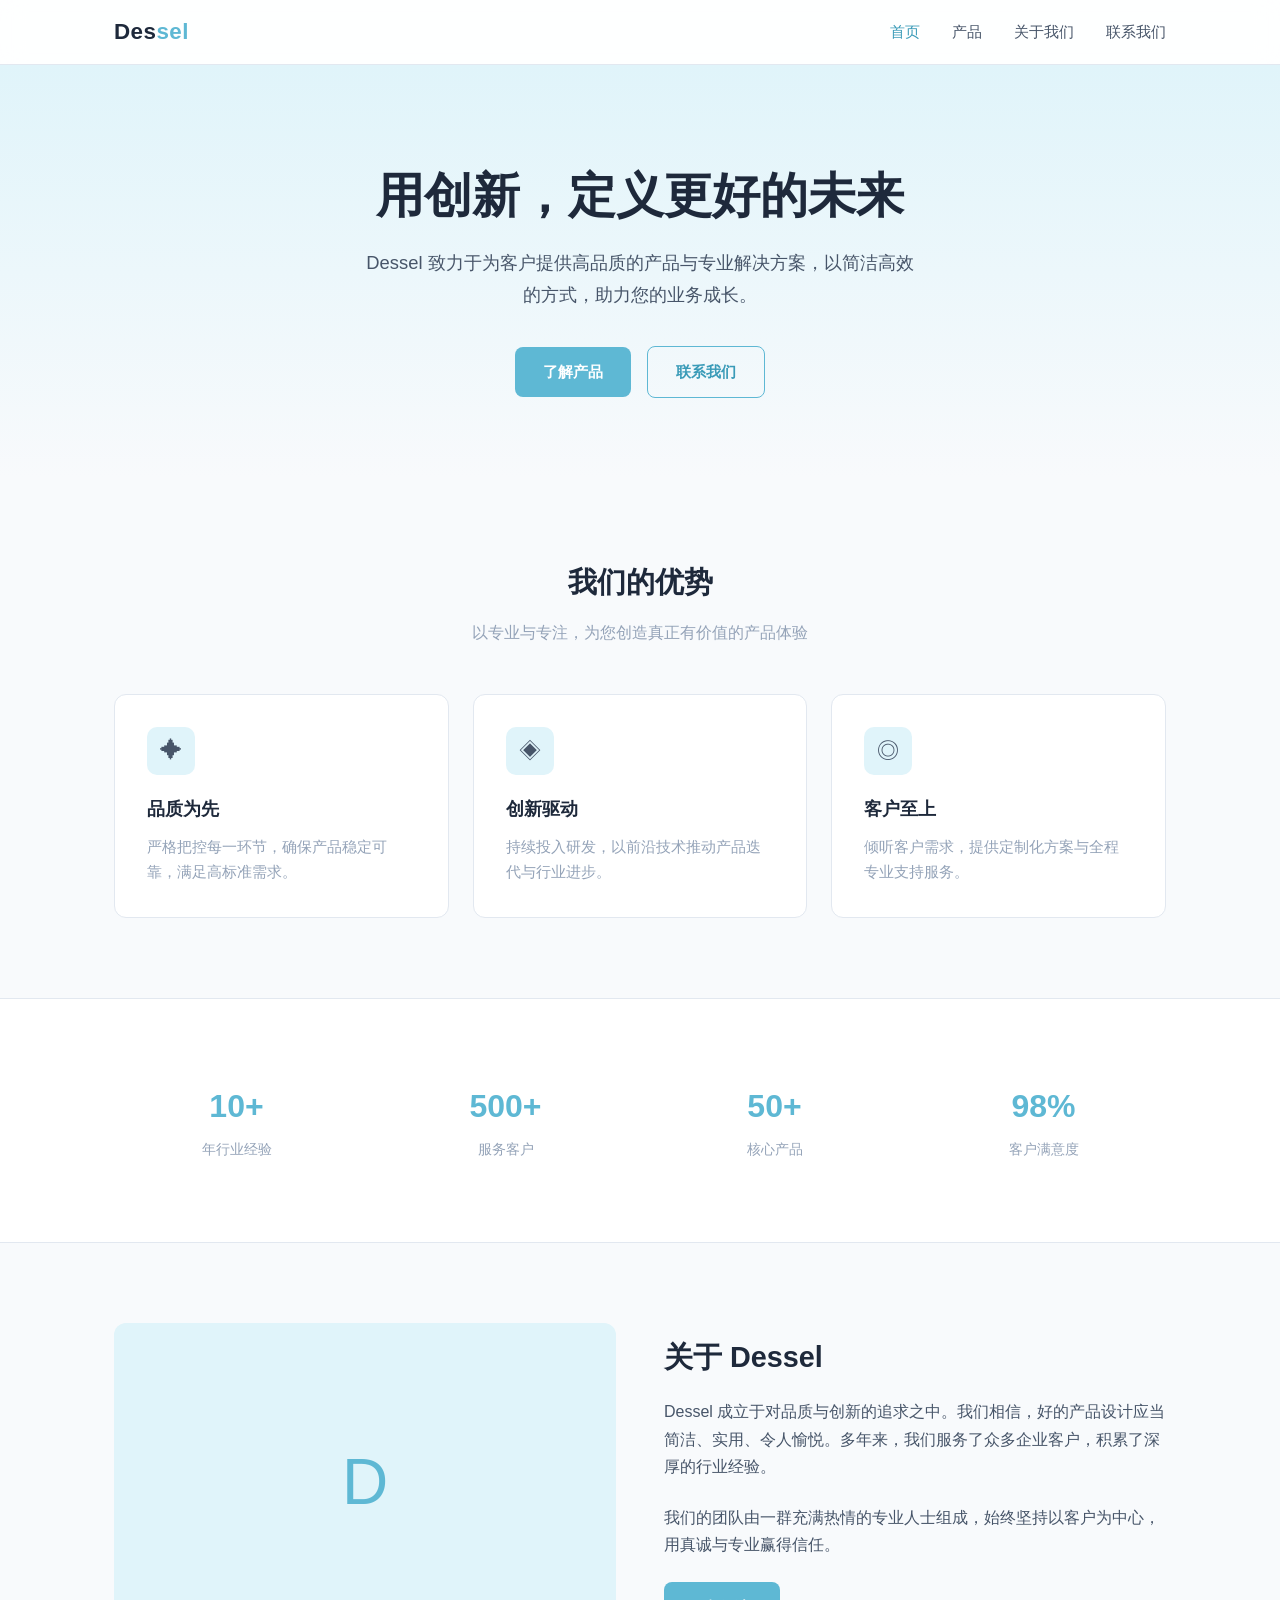
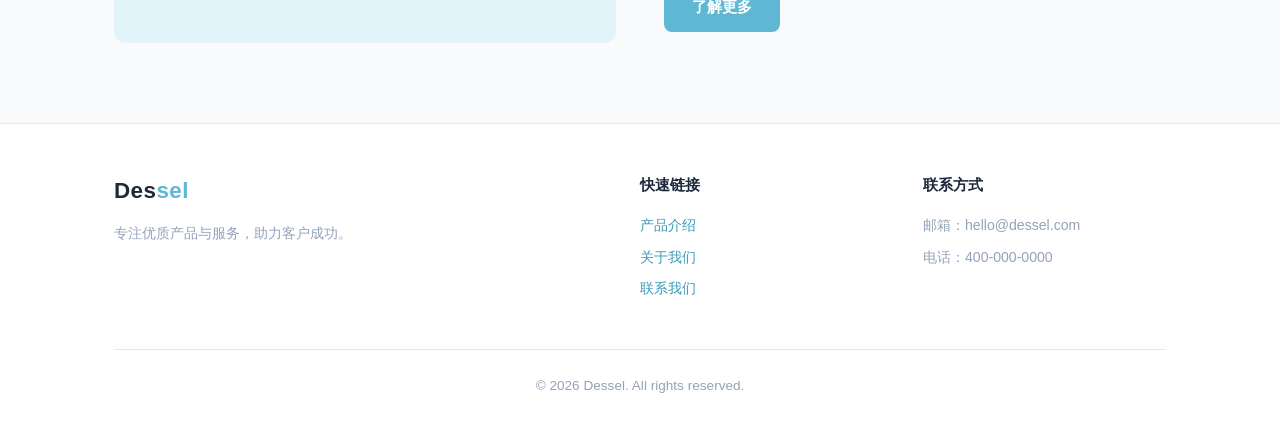
==== Dessel/index.html @ 403c7433 "Add files via upload" ====
<!DOCTYPE html>
<html lang="zh-CN">
<head>
  <meta charset="UTF-8">
  <meta name="viewport" content="width=device-width, initial-scale=1.0">
  <meta name="description" content="Dessel — 专注优质产品与服务的创新企业">
  <title>Dessel — 首页</title>
  <link rel="stylesheet" href="css/style.css">
</head>
<body>

  <header>
    <div class="container">
      <nav>
        <a href="index.html" class="logo">Des<span>sel</span></a>
        <ul class="nav-links">
          <li><a href="index.html" class="active">首页</a></li>
          <li><a href="products.html">产品</a></li>
          <li><a href="about.html">关于我们</a></li>
          <li><a href="contact.html">联系我们</a></li>
        </ul>
        <button class="menu-toggle" aria-label="菜单">
          <span></span><span></span><span></span>
        </button>
      </nav>
    </div>
  </header>

  <section class="hero">
    <div class="container">
      <h1>用创新，定义更好的未来</h1>
      <p>Dessel 致力于为客户提供高品质的产品与专业解决方案，以简洁高效的方式，助力您的业务成长。</p>
      <div class="btn-group">
        <a href="products.html" class="btn btn-primary">了解产品</a>
        <a href="contact.html" class="btn btn-outline">联系我们</a>
      </div>
    </div>
  </section>

  <section>
    <div class="container">
      <div class="section-title">
        <h2>我们的优势</h2>
        <p>以专业与专注，为您创造真正有价值的产品体验</p>
      </div>
      <div class="card-grid">
        <div class="card">
          <div class="card-icon">✦</div>
          <h3>品质为先</h3>
          <p>严格把控每一环节，确保产品稳定可靠，满足高标准需求。</p>
        </div>
        <div class="card">
          <div class="card-icon">◈</div>
          <h3>创新驱动</h3>
          <p>持续投入研发，以前沿技术推动产品迭代与行业进步。</p>
        </div>
        <div class="card">
          <div class="card-icon">◎</div>
          <h3>客户至上</h3>
          <p>倾听客户需求，提供定制化方案与全程专业支持服务。</p>
        </div>
      </div>
    </div>
  </section>

  <section class="stats">
    <div class="container">
      <div class="stats-grid">
        <div class="stat-item">
          <h3>10+</h3>
          <p>年行业经验</p>
        </div>
        <div class="stat-item">
          <h3>500+</h3>
          <p>服务客户</p>
        </div>
        <div class="stat-item">
          <h3>50+</h3>
          <p>核心产品</p>
        </div>
        <div class="stat-item">
          <h3>98%</h3>
          <p>客户满意度</p>
        </div>
      </div>
    </div>
  </section>

  <section>
    <div class="container">
      <div class="about-preview">
        <div class="visual">D</div>
        <div>
          <h2>关于 Dessel</h2>
          <p>Dessel 成立于对品质与创新的追求之中。我们相信，好的产品设计应当简洁、实用、令人愉悦。多年来，我们服务了众多企业客户，积累了深厚的行业经验。</p>
          <p>我们的团队由一群充满热情的专业人士组成，始终坚持以客户为中心，用真诚与专业赢得信任。</p>
          <a href="about.html" class="btn btn-primary">了解更多</a>
        </div>
      </div>
    </div>
  </section>

  <footer>
    <div class="container">
      <div class="footer-grid">
        <div>
          <a href="index.html" class="logo">Des<span>sel</span></a>
          <p style="margin-top: 12px;">专注优质产品与服务，助力客户成功。</p>
        </div>
        <div>
          <h4>快速链接</h4>
          <ul>
            <li><a href="products.html">产品介绍</a></li>
            <li><a href="about.html">关于我们</a></li>
            <li><a href="contact.html">联系我们</a></li>
          </ul>
        </div>
        <div>
          <h4>联系方式</h4>
          <ul>
            <li>邮箱：hello@dessel.com</li>
            <li>电话：400-000-0000</li>
          </ul>
        </div>
      </div>
      <div class="footer-bottom">
        <p>&copy; 2026 Dessel. All rights reserved.</p>
      </div>
    </div>
  </footer>

  <script src="js/main.js"></script>
</body>
</html>
---- Dessel/css/style.css ----
/* Dessel — 淡色清爽风格 */
:root {
  --bg: #f8fafc;
  --bg-card: #ffffff;
  --primary: #5eb8d4;
  --primary-light: #e0f4fa;
  --primary-dark: #3a9bb8;
  --text: #475569;
  --text-dark: #1e293b;
  --text-muted: #94a3b8;
  --border: #e2e8f0;
  --shadow: 0 4px 24px rgba(94, 184, 212, 0.08);
  --radius: 12px;
  --font: "PingFang SC", "Microsoft YaHei", -apple-system, BlinkMacSystemFont, sans-serif;
}

*,
*::before,
*::after {
  box-sizing: border-box;
  margin: 0;
  padding: 0;
}

html {
  scroll-behavior: smooth;
}

body {
  font-family: var(--font);
  background: var(--bg);
  color: var(--text);
  line-height: 1.7;
  font-size: 16px;
}

a {
  color: var(--primary-dark);
  text-decoration: none;
  transition: color 0.2s;
}

a:hover {
  color: var(--primary);
}

img {
  max-width: 100%;
  display: block;
}

.container {
  max-width: 1100px;
  margin: 0 auto;
  padding: 0 24px;
}

/* Header */
header {
  position: sticky;
  top: 0;
  z-index: 100;
  background: rgba(255, 255, 255, 0.85);
  backdrop-filter: blur(12px);
  border-bottom: 1px solid var(--border);
}

nav {
  display: flex;
  align-items: center;
  justify-content: space-between;
  height: 64px;
}

.logo {
  font-size: 1.4rem;
  font-weight: 700;
  color: var(--text-dark);
  letter-spacing: 0.02em;
}

.logo span {
  color: var(--primary);
}

.nav-links {
  display: flex;
  gap: 32px;
  list-style: none;
}

.nav-links a {
  color: var(--text);
  font-size: 0.95rem;
  font-weight: 500;
}

.nav-links a:hover,
.nav-links a.active {
  color: var(--primary-dark);
}

.menu-toggle {
  display: none;
  background: none;
  border: none;
  cursor: pointer;
  padding: 8px;
}

.menu-toggle span {
  display: block;
  width: 22px;
  height: 2px;
  background: var(--text-dark);
  margin: 5px 0;
  border-radius: 2px;
  transition: 0.3s;
}

/* Hero */
.hero {
  padding: 100px 0 80px;
  text-align: center;
  background: linear-gradient(180deg, var(--primary-light) 0%, var(--bg) 100%);
}

.hero h1 {
  font-size: clamp(2rem, 5vw, 3rem);
  color: var(--text-dark);
  font-weight: 700;
  line-height: 1.3;
  margin-bottom: 20px;
}

.hero p {
  font-size: 1.15rem;
  color: var(--text);
  max-width: 560px;
  margin: 0 auto 36px;
}

.btn {
  display: inline-block;
  padding: 12px 28px;
  border-radius: 8px;
  font-size: 0.95rem;
  font-weight: 600;
  cursor: pointer;
  border: none;
  transition: all 0.2s;
}

.btn-primary {
  background: var(--primary);
  color: #fff;
}

.btn-primary:hover {
  background: var(--primary-dark);
  color: #fff;
  transform: translateY(-1px);
  box-shadow: var(--shadow);
}

.btn-outline {
  background: transparent;
  color: var(--primary-dark);
  border: 1.5px solid var(--primary);
  margin-left: 12px;
}

.btn-outline:hover {
  background: var(--primary-light);
  color: var(--primary-dark);
}

/* Sections */
section {
  padding: 80px 0;
}

.section-title {
  text-align: center;
  margin-bottom: 48px;
}

.section-title h2 {
  font-size: 1.8rem;
  color: var(--text-dark);
  margin-bottom: 12px;
}

.section-title p {
  color: var(--text-muted);
  max-width: 480px;
  margin: 0 auto;
}

/* Cards */
.card-grid {
  display: grid;
  grid-template-columns: repeat(auto-fit, minmax(280px, 1fr));
  gap: 24px;
}

.card {
  background: var(--bg-card);
  border: 1px solid var(--border);
  border-radius: var(--radius);
  padding: 32px;
  transition: box-shadow 0.2s, transform 0.2s;
}

.card:hover {
  box-shadow: var(--shadow);
  transform: translateY(-2px);
}

.card-icon {
  width: 48px;
  height: 48px;
  background: var(--primary-light);
  border-radius: 10px;
  display: flex;
  align-items: center;
  justify-content: center;
  font-size: 1.4rem;
  margin-bottom: 20px;
}

.card h3 {
  color: var(--text-dark);
  font-size: 1.1rem;
  margin-bottom: 10px;
}

.card p {
  font-size: 0.92rem;
  color: var(--text-muted);
}

/* About preview */
.about-preview {
  display: grid;
  grid-template-columns: 1fr 1fr;
  gap: 48px;
  align-items: center;
}

.about-preview .visual {
  background: var(--primary-light);
  border-radius: var(--radius);
  height: 320px;
  display: flex;
  align-items: center;
  justify-content: center;
  font-size: 4rem;
  color: var(--primary);
}

.about-preview h2 {
  font-size: 1.8rem;
  color: var(--text-dark);
  margin-bottom: 16px;
}

.about-preview p {
  margin-bottom: 24px;
  color: var(--text);
}

/* Stats */
.stats {
  background: var(--bg-card);
  border-top: 1px solid var(--border);
  border-bottom: 1px solid var(--border);
}

.stats-grid {
  display: grid;
  grid-template-columns: repeat(4, 1fr);
  gap: 24px;
  text-align: center;
}

.stat-item h3 {
  font-size: 2rem;
  color: var(--primary);
  font-weight: 700;
}

.stat-item p {
  color: var(--text-muted);
  font-size: 0.9rem;
  margin-top: 4px;
}

/* Contact form */
.contact-grid {
  display: grid;
  grid-template-columns: 1fr 1fr;
  gap: 48px;
}

.contact-info h3 {
  color: var(--text-dark);
  margin-bottom: 24px;
  font-size: 1.2rem;
}

.info-item {
  display: flex;
  gap: 16px;
  margin-bottom: 20px;
  align-items: flex-start;
}

.info-item .icon {
  width: 40px;
  height: 40px;
  background: var(--primary-light);
  border-radius: 8px;
  display: flex;
  align-items: center;
  justify-content: center;
  flex-shrink: 0;
}

.info-item strong {
  display: block;
  color: var(--text-dark);
  font-size: 0.9rem;
}

.info-item span {
  font-size: 0.9rem;
  color: var(--text-muted);
}

form {
  display: flex;
  flex-direction: column;
  gap: 16px;
}

.form-group label {
  display: block;
  font-size: 0.85rem;
  color: var(--text-dark);
  margin-bottom: 6px;
  font-weight: 500;
}

.form-group input,
.form-group textarea,
.form-group select {
  width: 100%;
  padding: 10px 14px;
  border: 1px solid var(--border);
  border-radius: 8px;
  font-family: var(--font);
  font-size: 0.95rem;
  color: var(--text-dark);
  background: var(--bg-card);
  transition: border-color 0.2s;
}

.form-group input:focus,
.form-group textarea:focus,
.form-group select:focus {
  outline: none;
  border-color: var(--primary);
}

.form-group textarea {
  resize: vertical;
  min-height: 120px;
}

/* Footer */
footer {
  background: var(--bg-card);
  border-top: 1px solid var(--border);
  padding: 48px 0 24px;
}

.footer-grid {
  display: grid;
  grid-template-columns: 2fr 1fr 1fr;
  gap: 40px;
  margin-bottom: 40px;
}

.footer-grid h4 {
  color: var(--text-dark);
  margin-bottom: 16px;
  font-size: 0.95rem;
}

.footer-grid p,
.footer-grid li {
  font-size: 0.88rem;
  color: var(--text-muted);
  list-style: none;
  margin-bottom: 8px;
}

.footer-bottom {
  border-top: 1px solid var(--border);
  padding-top: 24px;
  text-align: center;
  font-size: 0.85rem;
  color: var(--text-muted);
}

/* Page header (inner pages) */
.page-header {
  padding: 60px 0 40px;
  text-align: center;
  background: linear-gradient(180deg, var(--primary-light) 0%, var(--bg) 100%);
}

.page-header h1 {
  font-size: 2rem;
  color: var(--text-dark);
  margin-bottom: 12px;
}

.page-header p {
  color: var(--text-muted);
}

/* Product detail */
.product-card {
  display: grid;
  grid-template-columns: 1fr 1.5fr;
  gap: 40px;
  align-items: center;
  background: var(--bg-card);
  border: 1px solid var(--border);
  border-radius: var(--radius);
  padding: 40px;
  margin-bottom: 24px;
}

.product-card:nth-child(even) {
  direction: rtl;
}

.product-card:nth-child(even) > * {
  direction: ltr;
}

.product-visual {
  background: var(--primary-light);
  border-radius: var(--radius);
  height: 240px;
  display: flex;
  align-items: center;
  justify-content: center;
  font-size: 3.5rem;
}

.product-card h3 {
  font-size: 1.3rem;
  color: var(--text-dark);
  margin-bottom: 12px;
}

.product-card p {
  color: var(--text-muted);
  margin-bottom: 16px;
}

.tag-list {
  display: flex;
  flex-wrap: wrap;
  gap: 8px;
}

.tag {
  background: var(--primary-light);
  color: var(--primary-dark);
  font-size: 0.8rem;
  padding: 4px 12px;
  border-radius: 20px;
}

/* Team */
.team-grid {
  display: grid;
  grid-template-columns: repeat(auto-fit, minmax(220px, 1fr));
  gap: 24px;
}

.team-member {
  text-align: center;
  background: var(--bg-card);
  border: 1px solid var(--border);
  border-radius: var(--radius);
  padding: 32px 24px;
}

.avatar {
  width: 80px;
  height: 80px;
  background: var(--primary-light);
  border-radius: 50%;
  margin: 0 auto 16px;
  display: flex;
  align-items: center;
  justify-content: center;
  font-size: 2rem;
}

.team-member h4 {
  color: var(--text-dark);
  margin-bottom: 4px;
}

.team-member .role {
  color: var(--primary);
  font-size: 0.85rem;
  margin-bottom: 10px;
}

.team-member p {
  font-size: 0.85rem;
  color: var(--text-muted);
}

/* Responsive */
@media (max-width: 768px) {
  .nav-links {
    display: none;
    position: absolute;
    top: 64px;
    left: 0;
    right: 0;
    background: var(--bg-card);
    flex-direction: column;
    padding: 16px 24px;
    gap: 16px;
    border-bottom: 1px solid var(--border);
  }

  .nav-links.open {
    display: flex;
  }

  .menu-toggle {
    display: block;
  }

  .about-preview,
  .contact-grid,
  .product-card,
  .footer-grid {
    grid-template-columns: 1fr;
  }

  .product-card:nth-child(even) {
    direction: ltr;
  }

  .stats-grid {
    grid-template-columns: repeat(2, 1fr);
  }

  .btn-outline {
    margin-left: 0;
    margin-top: 12px;
  }

  .hero .btn-group {
    display: flex;
    flex-direction: column;
    align-items: center;
    gap: 12px;
  }
}
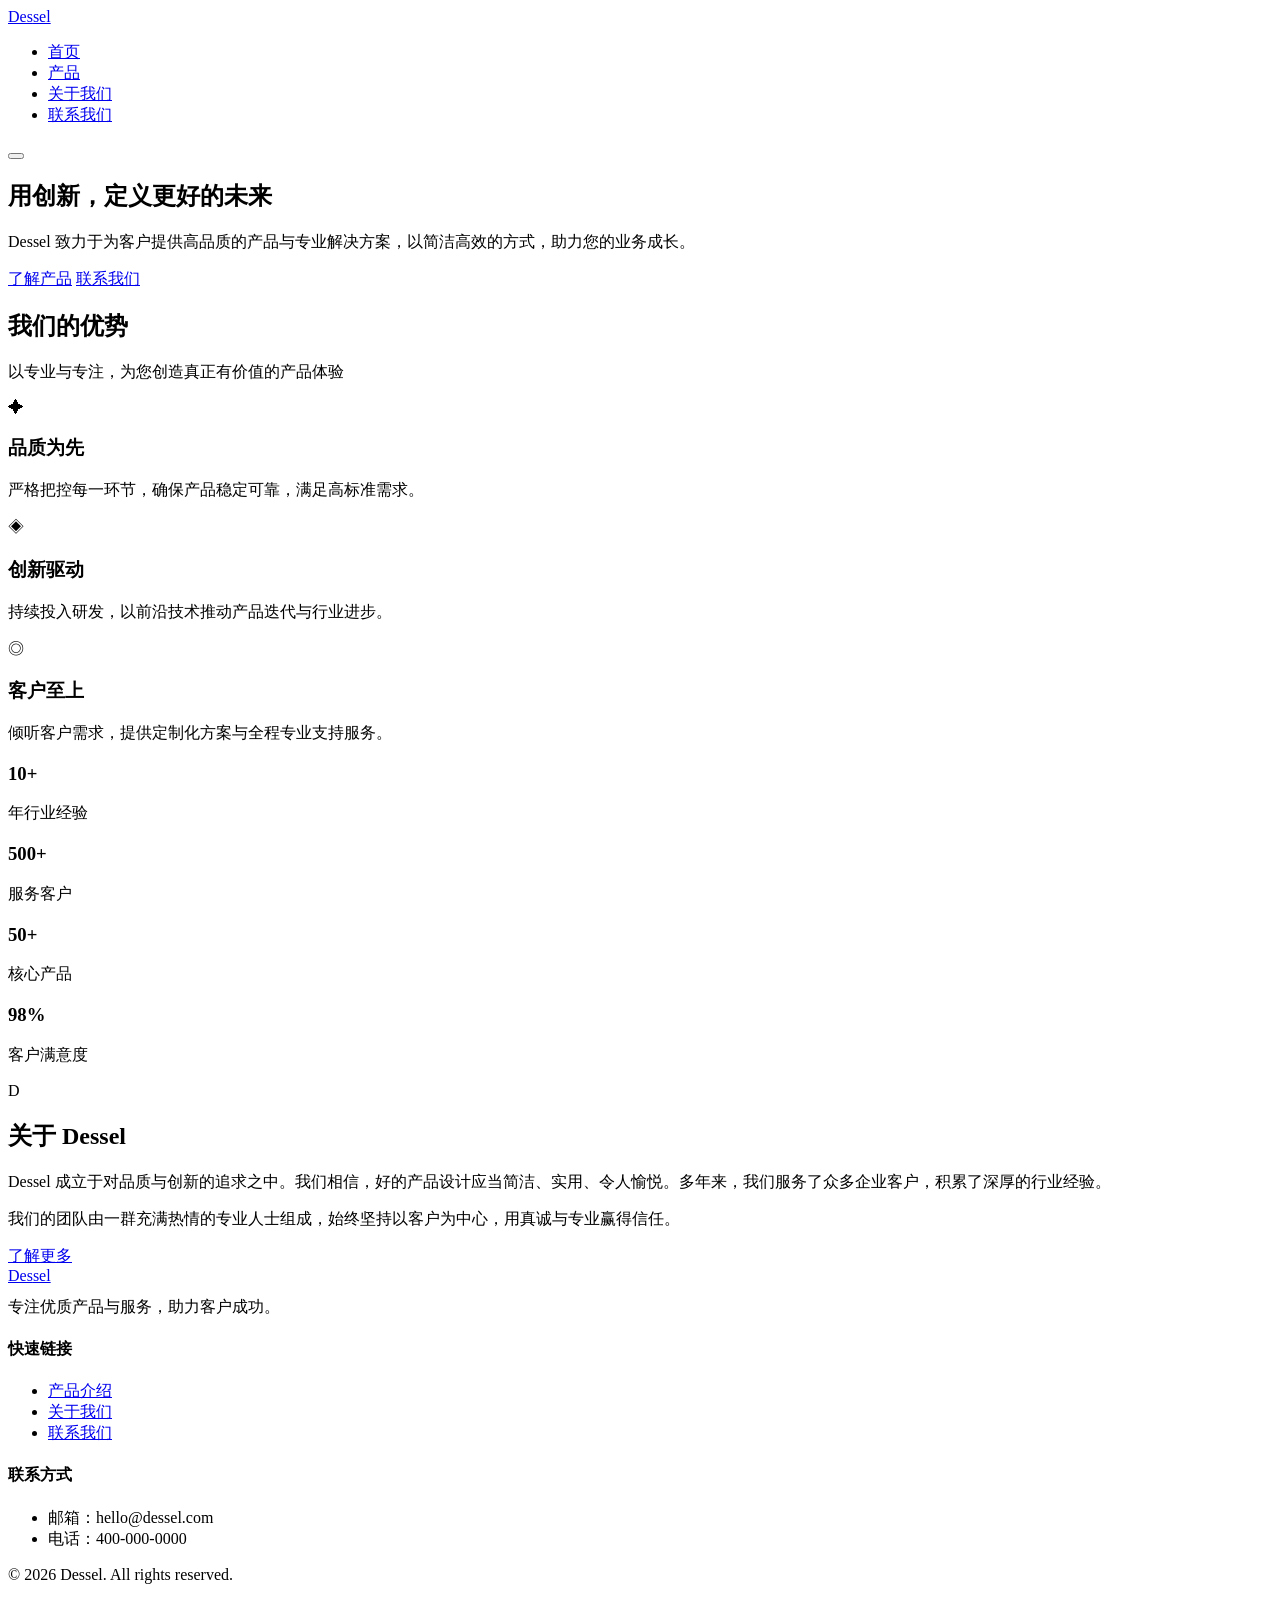
==== commit 256d9308: "Update index.html" ====
--- a/Dessel/index.html
+++ b/Dessel/index.html
@@ -5,9 +5,10 @@
   <meta name="viewport" content="width=device-width, initial-scale=1.0">
   <meta name="description" content="Dessel — 专注优质产品与服务的创新企业">
   <title>Dessel — 首页</title>
-  <link rel="stylesheet" href="css/style.css">
+  <link rel="stylesheet" href="/css/style.css">
 </head>
 <body>
+  <script src="js/main.js"></script>
 
   <header>
     <div class="container">
@@ -128,7 +129,5 @@
       </div>
     </div>
   </footer>
-
-  <script src="js/main.js"></script>
 </body>
 </html>
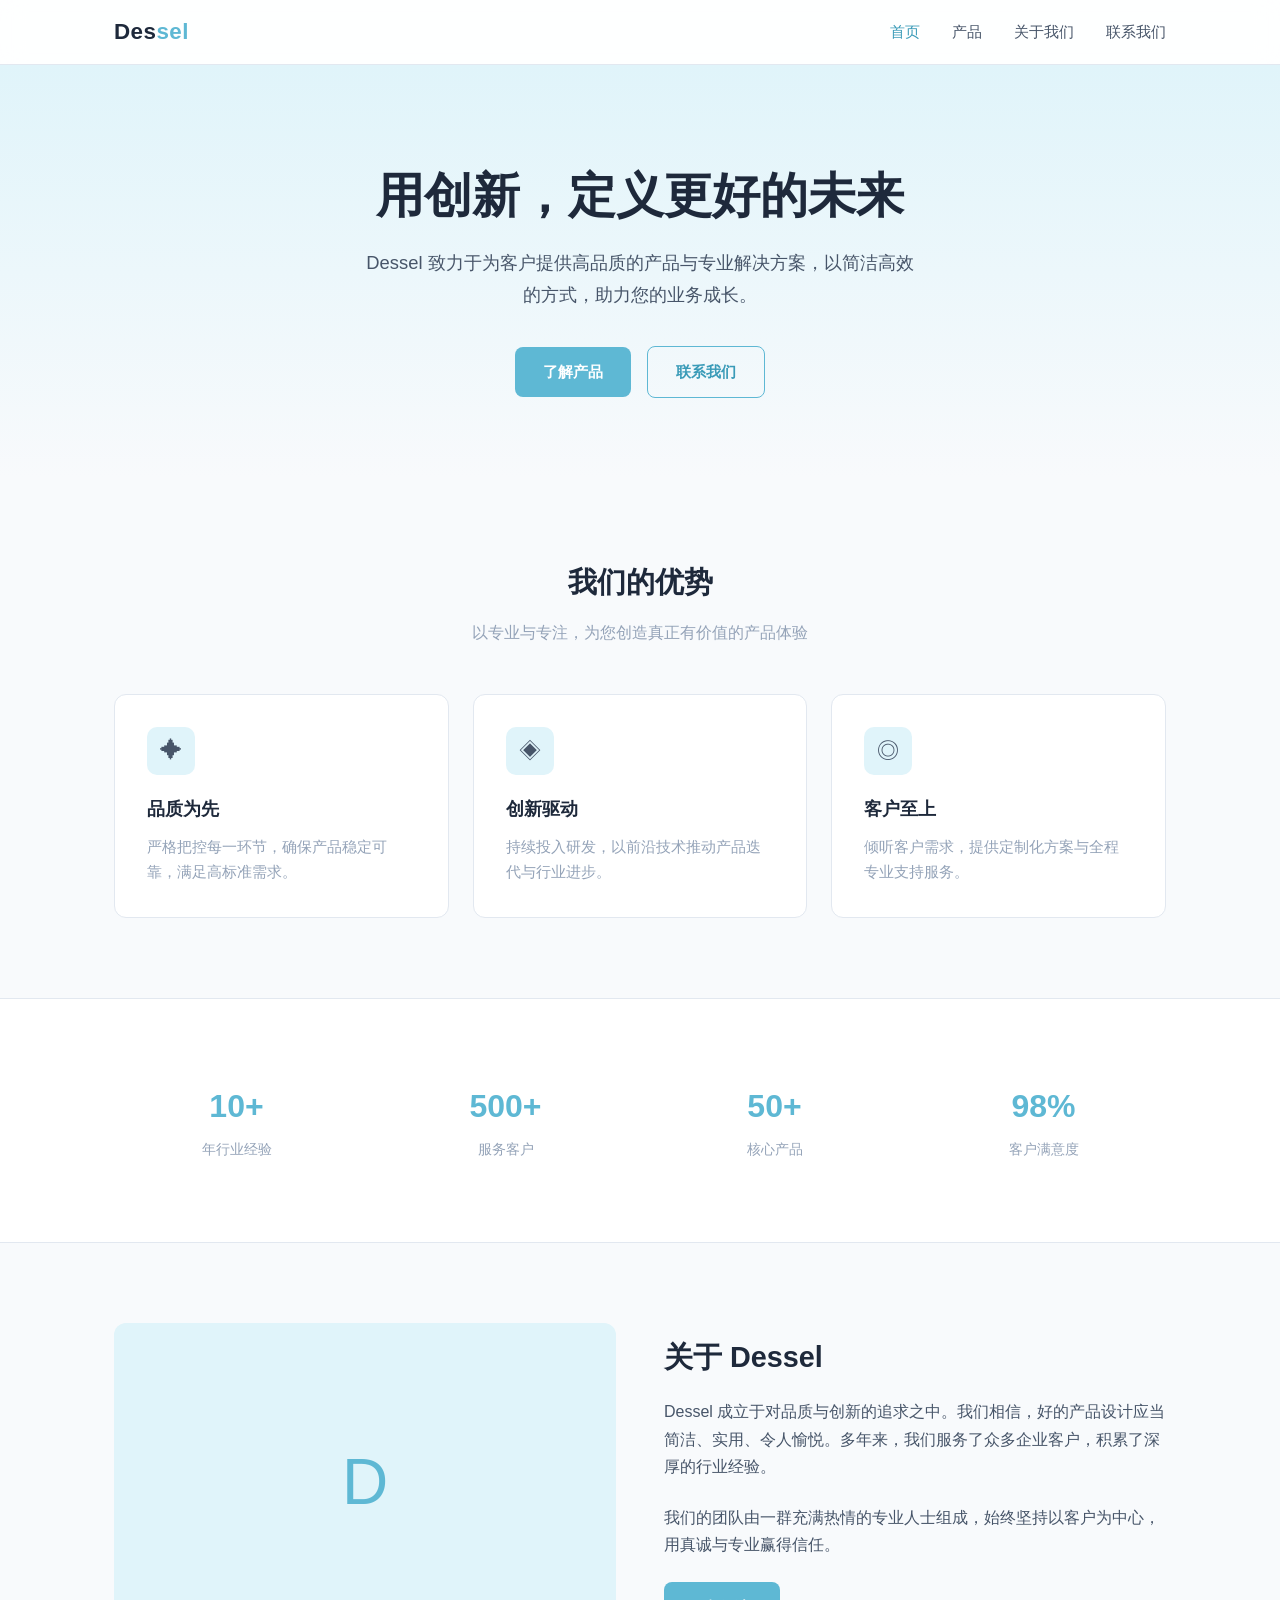
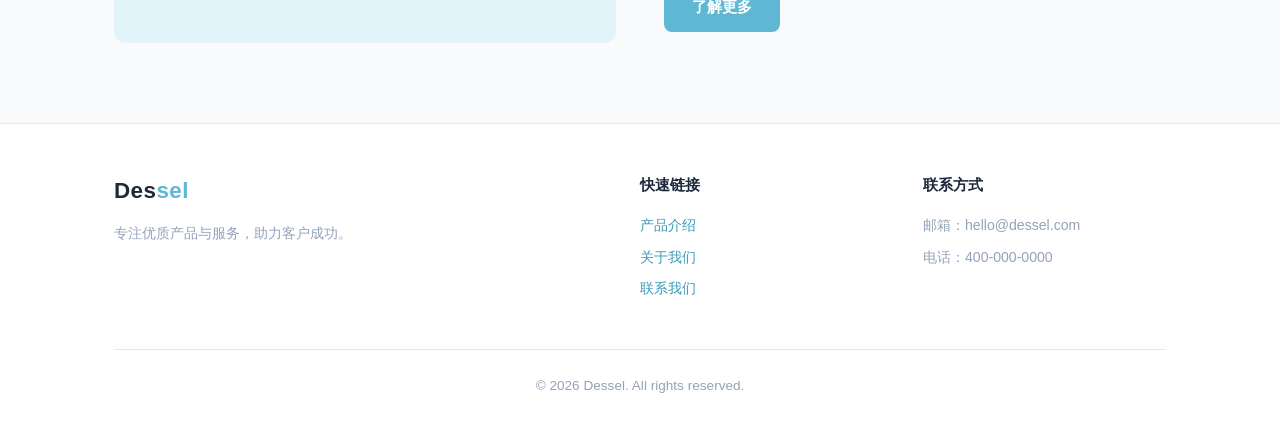
==== commit db2c4918: "Update index.html" ====
--- a/Dessel/index.html
+++ b/Dessel/index.html
@@ -5,7 +5,7 @@
   <meta name="viewport" content="width=device-width, initial-scale=1.0">
   <meta name="description" content="Dessel — 专注优质产品与服务的创新企业">
   <title>Dessel — 首页</title>
-  <link rel="stylesheet" href="/css/style.css">
+  <link rel="stylesheet" href="css/style.css">
 </head>
 <body>
   <script src="js/main.js"></script>
--- a/Dessel/css/style.css
+++ b/Dessel/css/style.css
@@ -0,0 +1,582 @@
+/* Dessel — 淡色清爽风格 */
+:root {
+  --bg: #f8fafc;
+  --bg-card: #ffffff;
+  --primary: #5eb8d4;
+  --primary-light: #e0f4fa;
+  --primary-dark: #3a9bb8;
+  --text: #475569;
+  --text-dark: #1e293b;
+  --text-muted: #94a3b8;
+  --border: #e2e8f0;
+  --shadow: 0 4px 24px rgba(94, 184, 212, 0.08);
+  --radius: 12px;
+  --font: "PingFang SC", "Microsoft YaHei", -apple-system, BlinkMacSystemFont, sans-serif;
+}
+
+*,
+*::before,
+*::after {
+  box-sizing: border-box;
+  margin: 0;
+  padding: 0;
+}
+
+html {
+  scroll-behavior: smooth;
+}
+
+body {
+  font-family: var(--font);
+  background: var(--bg);
+  color: var(--text);
+  line-height: 1.7;
+  font-size: 16px;
+}
+
+a {
+  color: var(--primary-dark);
+  text-decoration: none;
+  transition: color 0.2s;
+}
+
+a:hover {
+  color: var(--primary);
+}
+
+img {
+  max-width: 100%;
+  display: block;
+}
+
+.container {
+  max-width: 1100px;
+  margin: 0 auto;
+  padding: 0 24px;
+}
+
+/* Header */
+header {
+  position: sticky;
+  top: 0;
+  z-index: 100;
+  background: rgba(255, 255, 255, 0.85);
+  backdrop-filter: blur(12px);
+  border-bottom: 1px solid var(--border);
+}
+
+nav {
+  display: flex;
+  align-items: center;
+  justify-content: space-between;
+  height: 64px;
+}
+
+.logo {
+  font-size: 1.4rem;
+  font-weight: 700;
+  color: var(--text-dark);
+  letter-spacing: 0.02em;
+}
+
+.logo span {
+  color: var(--primary);
+}
+
+.nav-links {
+  display: flex;
+  gap: 32px;
+  list-style: none;
+}
+
+.nav-links a {
+  color: var(--text);
+  font-size: 0.95rem;
+  font-weight: 500;
+}
+
+.nav-links a:hover,
+.nav-links a.active {
+  color: var(--primary-dark);
+}
+
+.menu-toggle {
+  display: none;
+  background: none;
+  border: none;
+  cursor: pointer;
+  padding: 8px;
+}
+
+.menu-toggle span {
+  display: block;
+  width: 22px;
+  height: 2px;
+  background: var(--text-dark);
+  margin: 5px 0;
+  border-radius: 2px;
+  transition: 0.3s;
+}
+
+/* Hero */
+.hero {
+  padding: 100px 0 80px;
+  text-align: center;
+  background: linear-gradient(180deg, var(--primary-light) 0%, var(--bg) 100%);
+}
+
+.hero h1 {
+  font-size: clamp(2rem, 5vw, 3rem);
+  color: var(--text-dark);
+  font-weight: 700;
+  line-height: 1.3;
+  margin-bottom: 20px;
+}
+
+.hero p {
+  font-size: 1.15rem;
+  color: var(--text);
+  max-width: 560px;
+  margin: 0 auto 36px;
+}
+
+.btn {
+  display: inline-block;
+  padding: 12px 28px;
+  border-radius: 8px;
+  font-size: 0.95rem;
+  font-weight: 600;
+  cursor: pointer;
+  border: none;
+  transition: all 0.2s;
+}
+
+.btn-primary {
+  background: var(--primary);
+  color: #fff;
+}
+
+.btn-primary:hover {
+  background: var(--primary-dark);
+  color: #fff;
+  transform: translateY(-1px);
+  box-shadow: var(--shadow);
+}
+
+.btn-outline {
+  background: transparent;
+  color: var(--primary-dark);
+  border: 1.5px solid var(--primary);
+  margin-left: 12px;
+}
+
+.btn-outline:hover {
+  background: var(--primary-light);
+  color: var(--primary-dark);
+}
+
+/* Sections */
+section {
+  padding: 80px 0;
+}
+
+.section-title {
+  text-align: center;
+  margin-bottom: 48px;
+}
+
+.section-title h2 {
+  font-size: 1.8rem;
+  color: var(--text-dark);
+  margin-bottom: 12px;
+}
+
+.section-title p {
+  color: var(--text-muted);
+  max-width: 480px;
+  margin: 0 auto;
+}
+
+/* Cards */
+.card-grid {
+  display: grid;
+  grid-template-columns: repeat(auto-fit, minmax(280px, 1fr));
+  gap: 24px;
+}
+
+.card {
+  background: var(--bg-card);
+  border: 1px solid var(--border);
+  border-radius: var(--radius);
+  padding: 32px;
+  transition: box-shadow 0.2s, transform 0.2s;
+}
+
+.card:hover {
+  box-shadow: var(--shadow);
+  transform: translateY(-2px);
+}
+
+.card-icon {
+  width: 48px;
+  height: 48px;
+  background: var(--primary-light);
+  border-radius: 10px;
+  display: flex;
+  align-items: center;
+  justify-content: center;
+  font-size: 1.4rem;
+  margin-bottom: 20px;
+}
+
+.card h3 {
+  color: var(--text-dark);
+  font-size: 1.1rem;
+  margin-bottom: 10px;
+}
+
+.card p {
+  font-size: 0.92rem;
+  color: var(--text-muted);
+}
+
+/* About preview */
+.about-preview {
+  display: grid;
+  grid-template-columns: 1fr 1fr;
+  gap: 48px;
+  align-items: center;
+}
+
+.about-preview .visual {
+  background: var(--primary-light);
+  border-radius: var(--radius);
+  height: 320px;
+  display: flex;
+  align-items: center;
+  justify-content: center;
+  font-size: 4rem;
+  color: var(--primary);
+}
+
+.about-preview h2 {
+  font-size: 1.8rem;
+  color: var(--text-dark);
+  margin-bottom: 16px;
+}
+
+.about-preview p {
+  margin-bottom: 24px;
+  color: var(--text);
+}
+
+/* Stats */
+.stats {
+  background: var(--bg-card);
+  border-top: 1px solid var(--border);
+  border-bottom: 1px solid var(--border);
+}
+
+.stats-grid {
+  display: grid;
+  grid-template-columns: repeat(4, 1fr);
+  gap: 24px;
+  text-align: center;
+}
+
+.stat-item h3 {
+  font-size: 2rem;
+  color: var(--primary);
+  font-weight: 700;
+}
+
+.stat-item p {
+  color: var(--text-muted);
+  font-size: 0.9rem;
+  margin-top: 4px;
+}
+
+/* Contact form */
+.contact-grid {
+  display: grid;
+  grid-template-columns: 1fr 1fr;
+  gap: 48px;
+}
+
+.contact-info h3 {
+  color: var(--text-dark);
+  margin-bottom: 24px;
+  font-size: 1.2rem;
+}
+
+.info-item {
+  display: flex;
+  gap: 16px;
+  margin-bottom: 20px;
+  align-items: flex-start;
+}
+
+.info-item .icon {
+  width: 40px;
+  height: 40px;
+  background: var(--primary-light);
+  border-radius: 8px;
+  display: flex;
+  align-items: center;
+  justify-content: center;
+  flex-shrink: 0;
+}
+
+.info-item strong {
+  display: block;
+  color: var(--text-dark);
+  font-size: 0.9rem;
+}
+
+.info-item span {
+  font-size: 0.9rem;
+  color: var(--text-muted);
+}
+
+form {
+  display: flex;
+  flex-direction: column;
+  gap: 16px;
+}
+
+.form-group label {
+  display: block;
+  font-size: 0.85rem;
+  color: var(--text-dark);
+  margin-bottom: 6px;
+  font-weight: 500;
+}
+
+.form-group input,
+.form-group textarea,
+.form-group select {
+  width: 100%;
+  padding: 10px 14px;
+  border: 1px solid var(--border);
+  border-radius: 8px;
+  font-family: var(--font);
+  font-size: 0.95rem;
+  color: var(--text-dark);
+  background: var(--bg-card);
+  transition: border-color 0.2s;
+}
+
+.form-group input:focus,
+.form-group textarea:focus,
+.form-group select:focus {
+  outline: none;
+  border-color: var(--primary);
+}
+
+.form-group textarea {
+  resize: vertical;
+  min-height: 120px;
+}
+
+/* Footer */
+footer {
+  background: var(--bg-card);
+  border-top: 1px solid var(--border);
+  padding: 48px 0 24px;
+}
+
+.footer-grid {
+  display: grid;
+  grid-template-columns: 2fr 1fr 1fr;
+  gap: 40px;
+  margin-bottom: 40px;
+}
+
+.footer-grid h4 {
+  color: var(--text-dark);
+  margin-bottom: 16px;
+  font-size: 0.95rem;
+}
+
+.footer-grid p,
+.footer-grid li {
+  font-size: 0.88rem;
+  color: var(--text-muted);
+  list-style: none;
+  margin-bottom: 8px;
+}
+
+.footer-bottom {
+  border-top: 1px solid var(--border);
+  padding-top: 24px;
+  text-align: center;
+  font-size: 0.85rem;
+  color: var(--text-muted);
+}
+
+/* Page header (inner pages) */
+.page-header {
+  padding: 60px 0 40px;
+  text-align: center;
+  background: linear-gradient(180deg, var(--primary-light) 0%, var(--bg) 100%);
+}
+
+.page-header h1 {
+  font-size: 2rem;
+  color: var(--text-dark);
+  margin-bottom: 12px;
+}
+
+.page-header p {
+  color: var(--text-muted);
+}
+
+/* Product detail */
+.product-card {
+  display: grid;
+  grid-template-columns: 1fr 1.5fr;
+  gap: 40px;
+  align-items: center;
+  background: var(--bg-card);
+  border: 1px solid var(--border);
+  border-radius: var(--radius);
+  padding: 40px;
+  margin-bottom: 24px;
+}
+
+.product-card:nth-child(even) {
+  direction: rtl;
+}
+
+.product-card:nth-child(even) > * {
+  direction: ltr;
+}
+
+.product-visual {
+  background: var(--primary-light);
+  border-radius: var(--radius);
+  height: 240px;
+  display: flex;
+  align-items: center;
+  justify-content: center;
+  font-size: 3.5rem;
+}
+
+.product-card h3 {
+  font-size: 1.3rem;
+  color: var(--text-dark);
+  margin-bottom: 12px;
+}
+
+.product-card p {
+  color: var(--text-muted);
+  margin-bottom: 16px;
+}
+
+.tag-list {
+  display: flex;
+  flex-wrap: wrap;
+  gap: 8px;
+}
+
+.tag {
+  background: var(--primary-light);
+  color: var(--primary-dark);
+  font-size: 0.8rem;
+  padding: 4px 12px;
+  border-radius: 20px;
+}
+
+/* Team */
+.team-grid {
+  display: grid;
+  grid-template-columns: repeat(auto-fit, minmax(220px, 1fr));
+  gap: 24px;
+}
+
+.team-member {
+  text-align: center;
+  background: var(--bg-card);
+  border: 1px solid var(--border);
+  border-radius: var(--radius);
+  padding: 32px 24px;
+}
+
+.avatar {
+  width: 80px;
+  height: 80px;
+  background: var(--primary-light);
+  border-radius: 50%;
+  margin: 0 auto 16px;
+  display: flex;
+  align-items: center;
+  justify-content: center;
+  font-size: 2rem;
+}
+
+.team-member h4 {
+  color: var(--text-dark);
+  margin-bottom: 4px;
+}
+
+.team-member .role {
+  color: var(--primary);
+  font-size: 0.85rem;
+  margin-bottom: 10px;
+}
+
+.team-member p {
+  font-size: 0.85rem;
+  color: var(--text-muted);
+}
+
+/* Responsive */
+@media (max-width: 768px) {
+  .nav-links {
+    display: none;
+    position: absolute;
+    top: 64px;
+    left: 0;
+    right: 0;
+    background: var(--bg-card);
+    flex-direction: column;
+    padding: 16px 24px;
+    gap: 16px;
+    border-bottom: 1px solid var(--border);
+  }
+
+  .nav-links.open {
+    display: flex;
+  }
+
+  .menu-toggle {
+    display: block;
+  }
+
+  .about-preview,
+  .contact-grid,
+  .product-card,
+  .footer-grid {
+    grid-template-columns: 1fr;
+  }
+
+  .product-card:nth-child(even) {
+    direction: ltr;
+  }
+
+  .stats-grid {
+    grid-template-columns: repeat(2, 1fr);
+  }
+
+  .btn-outline {
+    margin-left: 0;
+    margin-top: 12px;
+  }
+
+  .hero .btn-group {
+    display: flex;
+    flex-direction: column;
+    align-items: center;
+    gap: 12px;
+  }
+}
